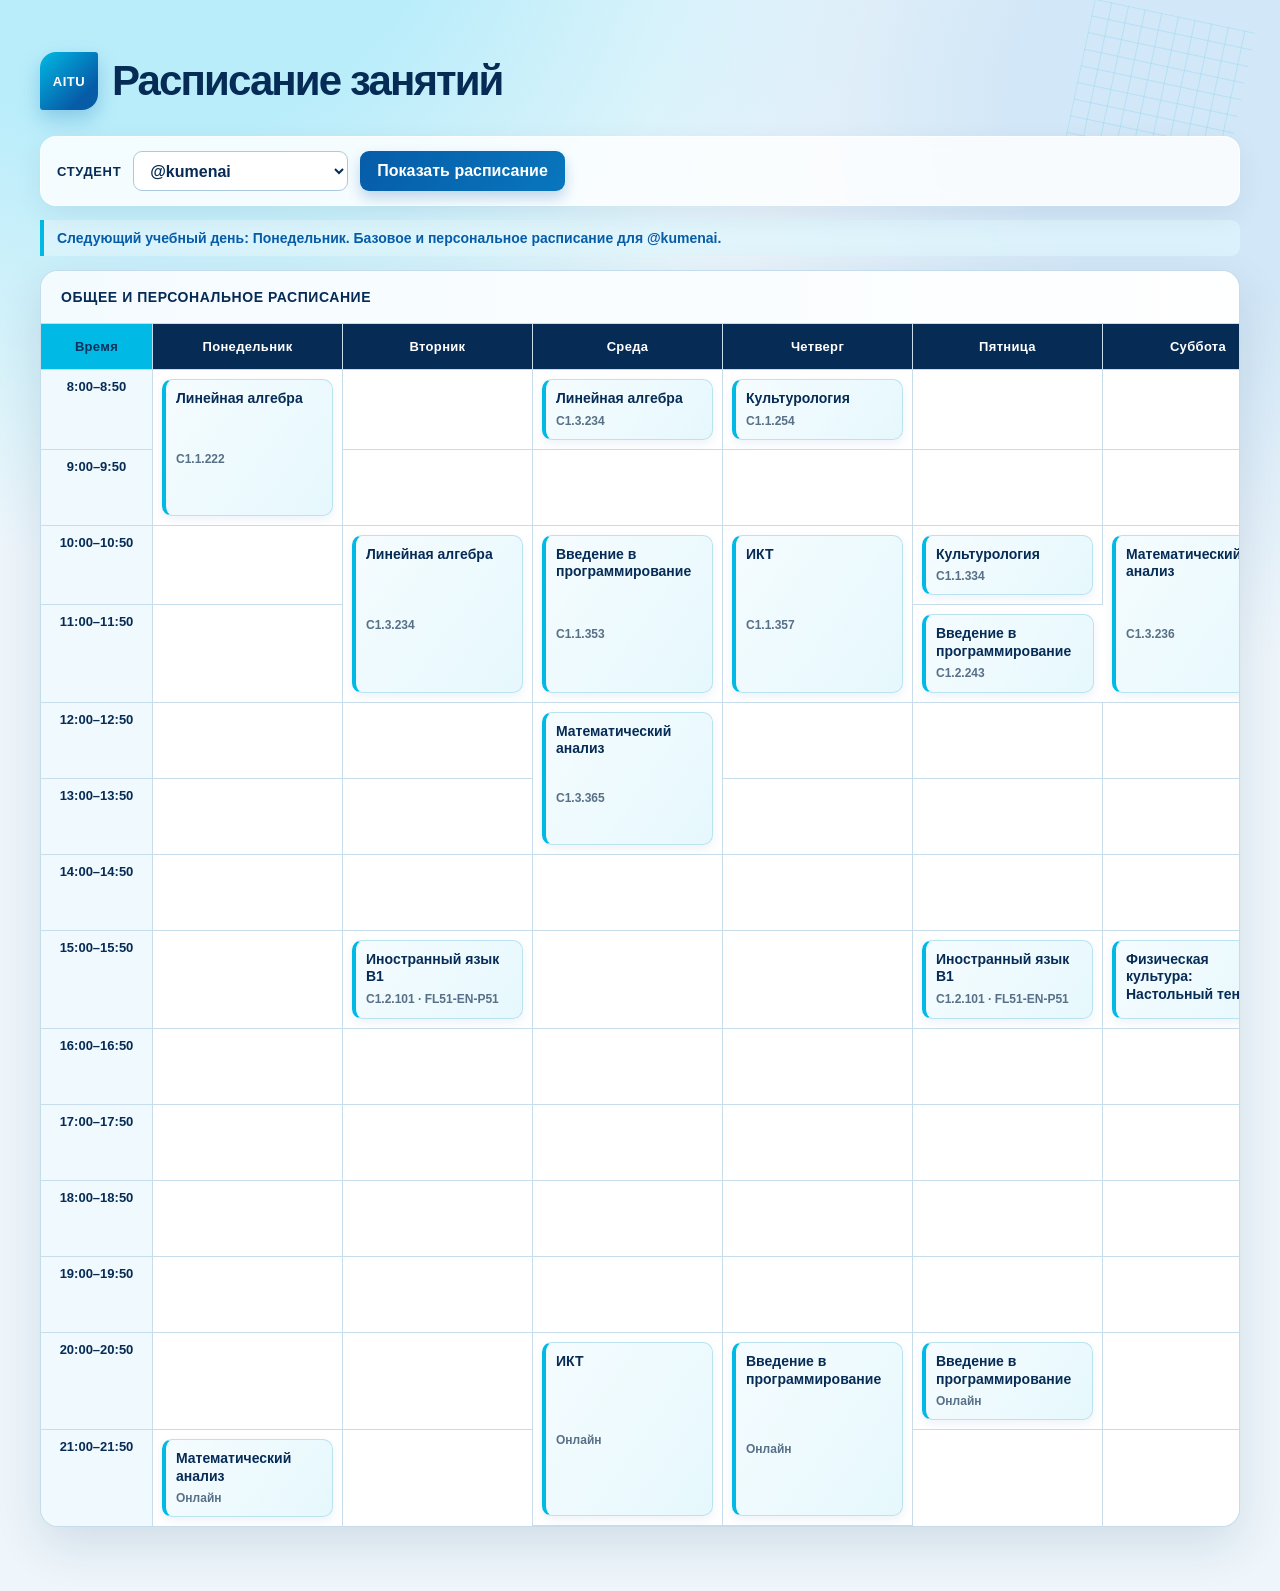
==== index.html @ 3c8dff45 "Created" ====
<!doctype html>
<html lang="ru">
  <head>
    <meta charset="UTF-8" />
    <meta name="viewport" content="width=device-width, initial-scale=1.0" />
    <title>Расписание</title>
    <link rel="stylesheet" href="styles.css" />
  </head>
  <body>
    <main>
      <h1>Расписание занятий</h1>

      <section class="user-picker" aria-label="Выбор расписания">
        <label for="username-select">Студент</label>
        <select id="username-select" name="username">
          <option value="@kumenai">@kumenai</option>
        </select>
        <button id="show-schedule" type="button">Показать расписание</button>
      </section>

      <p id="schedule-info" role="status"></p>
      <div class="table-wrap">
        <table id="schedule-table">
          <caption>Общее и персональное расписание</caption>
          <thead>
            <tr>
              <th scope="col">Время</th>
              <th scope="col" data-day="Понедельник">Понедельник</th>
              <th scope="col" data-day="Вторник">Вторник</th>
              <th scope="col" data-day="Среда">Среда</th>
              <th scope="col" data-day="Четверг">Четверг</th>
              <th scope="col" data-day="Пятница">Пятница</th>
              <th scope="col" data-day="Суббота">Суббота</th>
            </tr>
          </thead>
          <tbody id="schedule-body"></tbody>
        </table>
      </div>
    </main>

    <template id="lesson-template">
      <article class="lesson">
        <strong class="lesson-title"></strong>
        <span class="lesson-details"></span>
      </article>
    </template>

    <script src="script.js"></script>
  </body>
</html>
---- styles.css ----
:root {
  /* Быстрые настройки размера таблицы */
  --time-column-width: 112px;
  --day-column-width: 190px;
  --lesson-min-height: 76px;

  /* Палитра в духе AITU: глубокий синий + технологичный cyan */
  --aitu-navy: #062b55;
  --aitu-blue: #075ca8;
  --aitu-cyan: #00b9e4;
  --aitu-sky: #dff6fc;
  --page-background: #eef6fb;
  --ink: #10253d;
  --muted-ink: #587087;
  --line: #c7ddeb;
  --card: #ffffff;
  --shadow: 0 18px 48px rgb(6 43 85 / 12%);
}

* { box-sizing: border-box; }

body {
  min-width: 320px;
  margin: 0;
  color: var(--ink);
  font-family: Inter, "Segoe UI", Arial, sans-serif;
  background:
    radial-gradient(circle at 12% -10%, #b9edfa 0 14%, transparent 35%),
    radial-gradient(circle at 94% 7%, #d2e7f7 0 10%, transparent 29%),
    var(--page-background);
}

main {
  position: relative;
  width: min(100%, 1440px);
  margin: 0 auto;
  padding: 52px 40px 64px;
}

main::before {
  position: absolute;
  z-index: -1;
  top: 14px;
  right: 40px;
  width: 164px;
  height: 164px;
  content: "";
  opacity: 0.36;
  background-image: linear-gradient(90deg, rgb(0 185 228 / 38%) 1px, transparent 1px), linear-gradient(rgb(0 185 228 / 38%) 1px, transparent 1px);
  background-size: 17px 17px;
  transform: rotate(12deg);
}

h1 {
  display: flex;
  align-items: center;
  gap: 14px;
  margin: 0 0 26px;
  color: var(--aitu-navy);
  font-size: clamp(28px, 4vw, 42px);
  font-weight: 800;
  letter-spacing: -0.045em;
}

h1::before {
  display: grid;
  width: 58px;
  height: 58px;
  place-items: center;
  content: "AITU";
  color: #fff;
  font-size: 13px;
  font-weight: 800;
  letter-spacing: 0.04em;
  background: linear-gradient(135deg, var(--aitu-cyan), var(--aitu-blue) 75%);
  border-radius: 16px 3px 16px 3px;
  box-shadow: 0 9px 20px rgb(0 108 180 / 27%);
}

.user-picker {
  display: flex;
  align-items: center;
  gap: 12px;
  margin-bottom: 14px;
  padding: 14px 16px;
  background: rgb(255 255 255 / 82%);
  border: 1px solid rgb(255 255 255 / 80%);
  border-radius: 16px;
  box-shadow: 0 9px 28px rgb(6 43 85 / 7%);
  backdrop-filter: blur(10px);
}

.user-picker label {
  color: var(--aitu-navy);
  font-size: 13px;
  font-weight: 750;
  letter-spacing: 0.05em;
  text-transform: uppercase;
}

select,
button {
  min-height: 40px;
  font: inherit;
  border-radius: 9px;
}

select {
  min-width: 180px;
  padding: 0 34px 0 12px;
  color: var(--aitu-navy);
  font-weight: 650;
  background: #fff;
  border: 1px solid #aac9df;
  outline: none;
}

select:focus-visible {
  border-color: var(--aitu-cyan);
  box-shadow: 0 0 0 4px rgb(0 185 228 / 21%);
}

button {
  padding: 0 17px;
  color: #fff;
  font-weight: 700;
  cursor: pointer;
  background: linear-gradient(120deg, var(--aitu-blue), #0876bd);
  border: 0;
  box-shadow: 0 7px 14px rgb(7 92 168 / 24%);
  transition: transform 160ms ease, box-shadow 160ms ease, background 160ms ease;
}

button:hover {
  background: linear-gradient(120deg, #064f92, var(--aitu-cyan));
  box-shadow: 0 10px 20px rgb(7 92 168 / 30%);
  transform: translateY(-1px);
}

button:focus-visible {
  outline: 3px solid rgb(0 185 228 / 40%);
  outline-offset: 3px;
}

#schedule-info {
  min-height: 1.3em;
  margin: 0 0 14px;
  padding: 10px 13px;
  color: var(--aitu-blue);
  font-size: 14px;
  font-weight: 600;
  background: rgb(223 246 252 / 72%);
  border-left: 4px solid var(--aitu-cyan);
  border-radius: 0 9px 9px 0;
}

.table-wrap {
  overflow: auto;
  background: var(--card);
  border: 1px solid rgb(132 183 213 / 48%);
  border-radius: 18px;
  box-shadow: var(--shadow);
}

table {
  width: 100%;
  min-width: calc(var(--time-column-width) + 6 * var(--day-column-width));
  border-spacing: 0;
  border-collapse: separate;
  table-layout: fixed;
}

caption {
  padding: 18px 20px;
  color: var(--aitu-navy);
  font-size: 14px;
  font-weight: 750;
  letter-spacing: 0.04em;
  text-align: left;
  text-transform: uppercase;
  background: linear-gradient(90deg, #f4fbff, #fff);
  border-bottom: 1px solid var(--line);
}

th,
td {
  padding: 9px;
  vertical-align: top;
  border-right: 1px solid var(--line);
  border-bottom: 1px solid var(--line);
}

tr > :last-child { border-right: 0; }
tbody tr:last-child > * { border-bottom: 0; }

thead th {
  position: sticky;
  z-index: 2;
  top: 0;
  padding: 15px 9px;
  color: #fff;
  font-size: 13px;
  font-weight: 750;
  letter-spacing: 0.025em;
  background: var(--aitu-navy);
}

thead th:first-child {
  color: #06335d;
  background: var(--aitu-cyan);
}

th:first-child,
.time-cell { width: var(--time-column-width); }
th:not(:first-child),
.schedule-cell { width: var(--day-column-width); }

.time-cell {
  color: var(--aitu-navy);
  font-size: 13px;
  font-weight: 750;
  white-space: nowrap;
  background: #f0f9fd;
}

.schedule-cell {
  height: var(--lesson-min-height);
  background: rgb(255 255 255 / 92%);
  transition: background 160ms ease;
}

.schedule-cell:hover { background: #f0fbfe; }

.lesson {
  display: grid;
  gap: 5px;
  min-height: 100%;
  padding: 10px;
  background: linear-gradient(125deg, #f5fcff, #e6f8fd);
  border: 1px solid #b8e3ef;
  border-left: 4px solid var(--aitu-cyan);
  border-radius: 10px;
  box-shadow: 0 4px 10px rgb(7 92 168 / 7%);
}

.lesson-title {
  color: var(--aitu-navy);
  font-size: 14px;
  font-weight: 780;
  line-height: 1.25;
}

.lesson-details {
  color: var(--muted-ink);
  font-size: 12px;
  font-weight: 600;
  line-height: 1.35;
}

.lesson + .lesson {
  margin-top: 8px;
  border-top: 1px solid #b8e3ef;
}

.lesson.is-past {
  opacity: 0.43;
  filter: grayscale(0.35);
}

.lesson.is-current {
  position: relative;
  color: #fff;
  background: linear-gradient(135deg, #009ed1, #075ca8);
  border-color: #00ccec;
  border-left-color: #fff;
  box-shadow: 0 8px 18px rgb(0 132 193 / 28%);
}

.lesson.is-current .lesson-title,
.lesson.is-current .lesson-details { color: #fff; }

.lesson.is-current::after {
  width: max-content;
  padding: 3px 6px;
  content: "СЕЙЧАС";
  color: #06335d;
  font-size: 9px;
  font-weight: 850;
  letter-spacing: 0.08em;
  background: #c9f7ff;
  border-radius: 4px;
}

@media (max-width: 720px) {
  :root {
    --time-column-width: 88px;
    --day-column-width: calc(100vw - 116px);
    --lesson-min-height: 70px;
  }

  main { padding: 28px 14px 38px; }
  main::before { top: 5px; right: 10px; width: 110px; height: 110px; }
  h1 { gap: 10px; margin-bottom: 20px; }
  h1::before { width: 46px; height: 46px; font-size: 11px; border-radius: 12px 2px 12px 2px; }
  .user-picker { align-items: stretch; flex-direction: column; }
  select, button { width: 100%; }
  .table-wrap { border-radius: 12px; }
  table { min-width: 100%; }
  .mobile-hidden { display: none; }
  caption { padding: 14px; font-size: 12px; }
  thead th { padding: 13px 7px; font-size: 12px; }
  th, td { padding: 6px; }
  .lesson { padding: 9px; }
}

@media (prefers-reduced-motion: reduce) {
  *, *::before, *::after { scroll-behavior: auto !important; transition-duration: 0.01ms !important; }
}
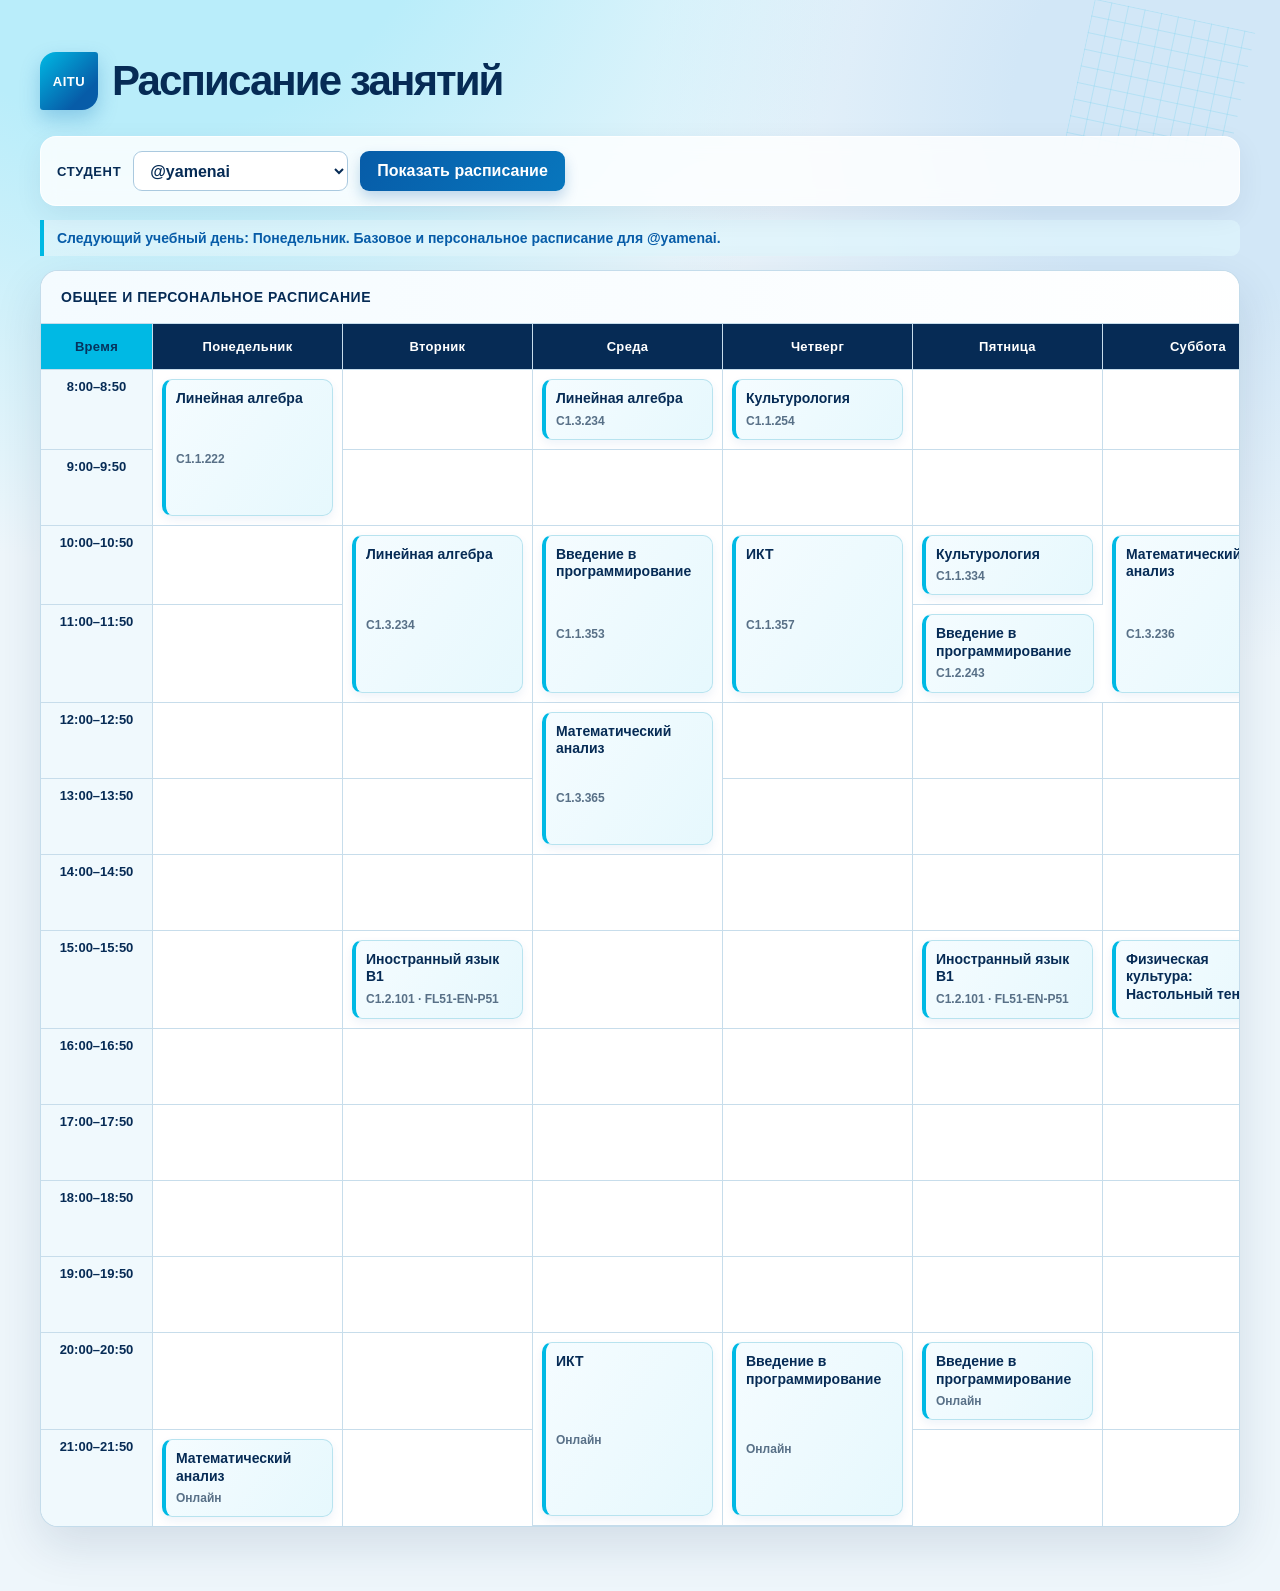
==== commit 99b4471b: "Upd" ====
--- a/index.html
+++ b/index.html
@@ -13,7 +13,7 @@
       <section class="user-picker" aria-label="Выбор расписания">
         <label for="username-select">Студент</label>
         <select id="username-select" name="username">
-          <option value="@kumenai">@kumenai</option>
+          <option value="@yamenai">@yamenai</option>
         </select>
         <button id="show-schedule" type="button">Показать расписание</button>
       </section>
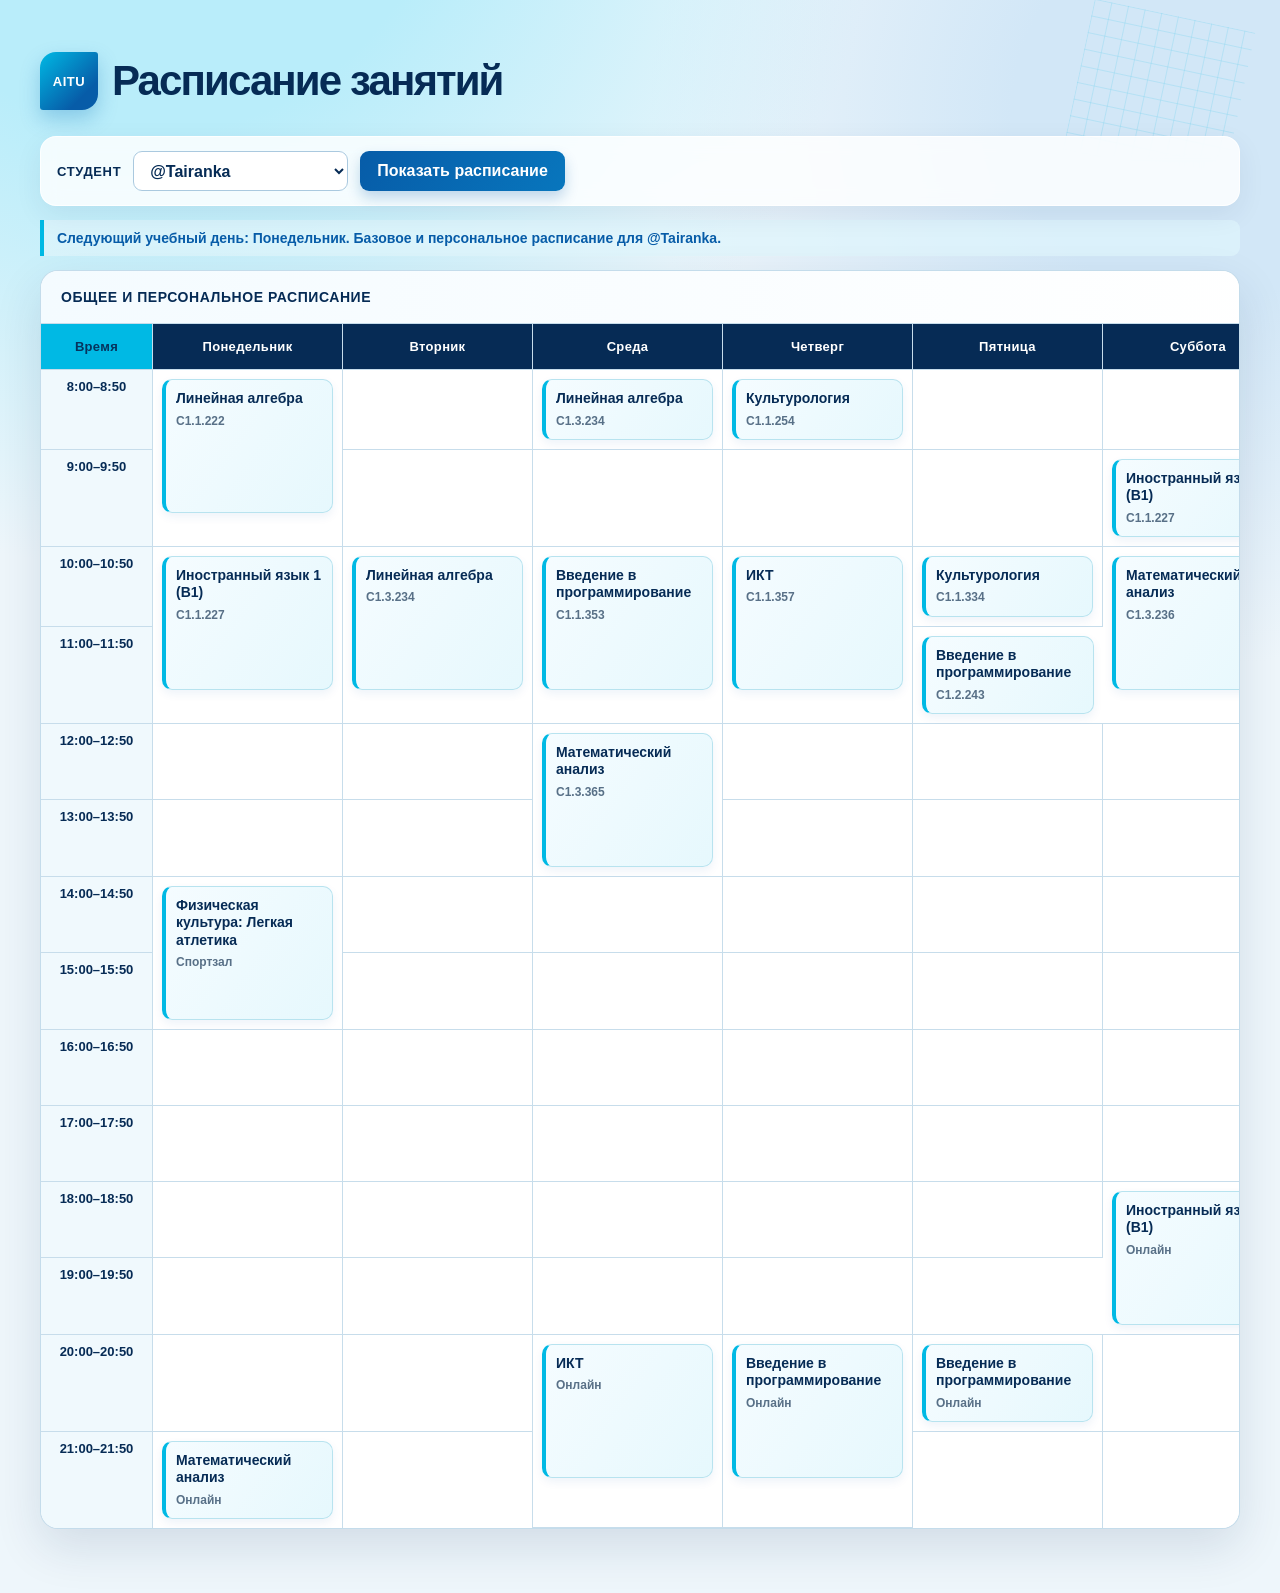
==== commit e5d88a13: "Add mobile schedule day switcher" ====
--- a/index.html
+++ b/index.html
@@ -19,6 +19,12 @@
       </section>
 
       <p id="schedule-info" role="status"></p>
+      <nav class="mobile-day-switcher" aria-label="Выбор дня расписания">
+        <button id="previous-day" type="button" aria-label="Предыдущий день">←</button>
+        <strong id="mobile-day-label"></strong>
+        <button id="next-day" type="button" aria-label="Следующий день">→</button>
+        <button id="automatic-day" type="button">Авто</button>
+      </nav>
       <div class="table-wrap">
         <table id="schedule-table">
           <caption>Общее и персональное расписание</caption>
--- a/styles.css
+++ b/styles.css
@@ -154,6 +154,8 @@
   border-radius: 0 9px 9px 0;
 }
 
+.mobile-day-switcher { display: none; }
+
 .table-wrap {
   overflow: auto;
   background: var(--card);
@@ -231,6 +233,15 @@
 
 .schedule-cell:hover { background: #f0fbfe; }
 
+.schedule-cell.is-multi-slot {
+  --multi-slot-card-height: calc(var(--lesson-slots) * var(--lesson-min-height) - 18px);
+}
+
+.schedule-cell.is-multi-slot .lesson:only-child {
+  min-height: var(--multi-slot-card-height);
+  align-content: start;
+}
+
 .lesson {
   display: grid;
   gap: 5px;
@@ -307,6 +318,36 @@
   .table-wrap { border-radius: 12px; }
   table { min-width: 100%; }
   .mobile-hidden { display: none; }
+  .mobile-day-switcher {
+    display: grid;
+    grid-template-columns: 42px 1fr 42px auto;
+    gap: 7px;
+    align-items: center;
+    margin: 0 0 12px;
+  }
+  .mobile-day-switcher strong {
+    padding: 0 4px;
+    color: var(--aitu-navy);
+    font-size: 14px;
+    text-align: center;
+  }
+  .mobile-day-switcher button {
+    width: auto;
+    min-height: 38px;
+    padding: 0 10px;
+    font-size: 14px;
+  }
+  #previous-day,
+  #next-day {
+    font-size: 19px;
+    line-height: 1;
+  }
+  #automatic-day {
+    color: var(--aitu-blue);
+    background: #fff;
+    border: 1px solid #aac9df;
+    box-shadow: none;
+  }
   caption { padding: 14px; font-size: 12px; }
   thead th { padding: 13px 7px; font-size: 12px; }
   th, td { padding: 6px; }
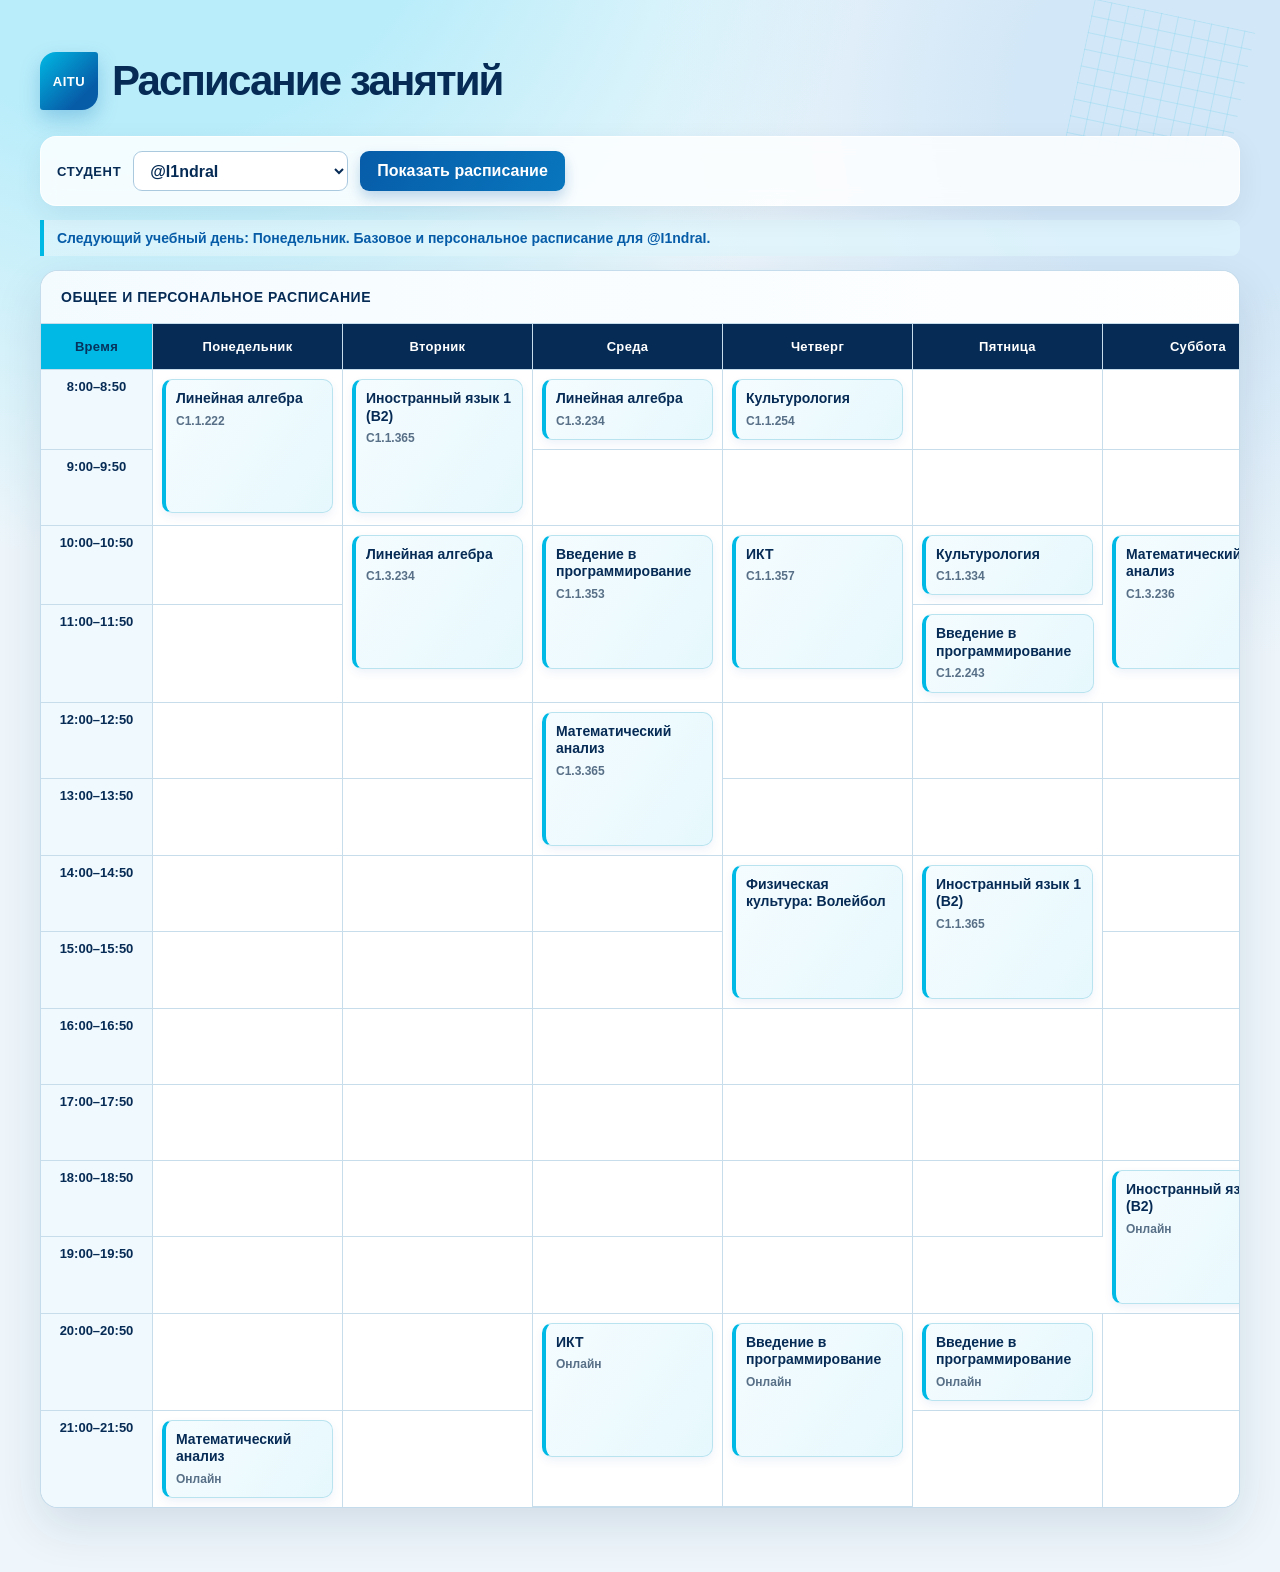
==== commit b205aae9: "Show classmates for language lessons" ====
--- a/index.html
+++ b/index.html
@@ -8,7 +8,21 @@
   </head>
   <body>
     <main>
-      <h1>Расписание занятий</h1>
+      <header class="page-header">
+        <h1>Расписание занятий</h1>
+        <nav class="mobile-day-switcher" aria-label="Выбор дня расписания">
+          <button id="previous-day" type="button" aria-label="Предыдущий день">
+            <svg viewBox="0 0 24 24" aria-hidden="true"><path d="m15 18-6-6 6-6" /></svg>
+          </button>
+          <strong id="mobile-day-label"></strong>
+          <button id="next-day" type="button" aria-label="Следующий день">
+            <svg viewBox="0 0 24 24" aria-hidden="true"><path d="m9 18 6-6-6-6" /></svg>
+          </button>
+          <button id="automatic-day" type="button" aria-label="Вернуться к автоматическому выбору дня">
+            <svg viewBox="0 0 24 24" aria-hidden="true"><path d="M20 11a8 8 0 1 0 2 5.3M20 4v7h-7" /></svg>
+          </button>
+        </nav>
+      </header>
 
       <section class="user-picker" aria-label="Выбор расписания">
         <label for="username-select">Студент</label>
@@ -19,12 +33,6 @@
       </section>
 
       <p id="schedule-info" role="status"></p>
-      <nav class="mobile-day-switcher" aria-label="Выбор дня расписания">
-        <button id="previous-day" type="button" aria-label="Предыдущий день">←</button>
-        <strong id="mobile-day-label"></strong>
-        <button id="next-day" type="button" aria-label="Следующий день">→</button>
-        <button id="automatic-day" type="button">Авто</button>
-      </nav>
       <div class="table-wrap">
         <table id="schedule-table">
           <caption>Общее и персональное расписание</caption>
@@ -51,6 +59,20 @@
       </article>
     </template>
 
+    <dialog id="group-dialog" aria-labelledby="group-dialog-title">
+      <header class="group-dialog-header">
+        <div>
+          <p class="dialog-kicker">Твоя группа</p>
+          <h2 id="group-dialog-title"></h2>
+        </div>
+        <button id="close-group-dialog" type="button" aria-label="Закрыть окно">
+          <svg viewBox="0 0 24 24" aria-hidden="true"><path d="m6 6 12 12M18 6 6 18" /></svg>
+        </button>
+      </header>
+      <p id="group-dialog-tags" class="group-dialog-tags"></p>
+      <ul id="group-members" class="group-members"></ul>
+    </dialog>
+
     <script src="script.js"></script>
   </body>
 </html>
--- a/styles.css
+++ b/styles.css
@@ -61,6 +61,9 @@
   font-weight: 800;
   letter-spacing: -0.045em;
 }
+
+.page-header { margin-bottom: 26px; }
+.page-header h1 { margin-bottom: 0; }
 
 h1::before {
   display: grid;
@@ -156,6 +159,10 @@
 
 .mobile-day-switcher { display: none; }
 
+@media (min-width: 721px) {
+  .mobile-day-switcher { display: none !important; }
+}
+
 .table-wrap {
   overflow: auto;
   background: var(--card);
@@ -273,6 +280,22 @@
   border-top: 1px solid #b8e3ef;
 }
 
+.lesson.is-clickable {
+  cursor: pointer;
+  transition: transform 160ms ease, box-shadow 160ms ease, border-color 160ms ease;
+}
+
+.lesson.is-clickable:hover {
+  border-color: var(--aitu-cyan);
+  box-shadow: 0 9px 18px rgb(0 132 193 / 16%);
+  transform: translateY(-1px);
+}
+
+.lesson.is-clickable:focus-visible {
+  outline: 3px solid rgb(0 185 228 / 42%);
+  outline-offset: 2px;
+}
+
 .lesson.is-past {
   opacity: 0.43;
   filter: grayscale(0.35);
@@ -302,6 +325,92 @@
   border-radius: 4px;
 }
 
+#group-dialog {
+  width: min(420px, calc(100vw - 32px));
+  padding: 0;
+  color: var(--ink);
+  background: #fff;
+  border: 0;
+  border-radius: 16px;
+  box-shadow: 0 24px 60px rgb(6 43 85 / 28%);
+}
+
+#group-dialog::backdrop { background: rgb(6 43 85 / 56%); }
+
+.group-dialog-header {
+  display: flex;
+  align-items: flex-start;
+  justify-content: space-between;
+  gap: 16px;
+  padding: 22px 22px 14px;
+  background: linear-gradient(135deg, #e2f8fd, #f8fcff);
+}
+
+.dialog-kicker {
+  margin: 0 0 4px;
+  color: var(--aitu-blue);
+  font-size: 11px;
+  font-weight: 800;
+  letter-spacing: 0.08em;
+  text-transform: uppercase;
+}
+
+.group-dialog-header h2 {
+  margin: 0;
+  color: var(--aitu-navy);
+  font-size: 20px;
+}
+
+#close-group-dialog {
+  display: grid;
+  width: 34px;
+  height: 34px;
+  min-height: 34px;
+  padding: 0;
+  place-items: center;
+  background: #fff;
+  border: 1px solid #b7d5e7;
+  border-radius: 8px;
+  box-shadow: none;
+}
+
+#close-group-dialog svg {
+  width: 18px;
+  height: 18px;
+  fill: none;
+  stroke: var(--aitu-blue);
+  stroke-linecap: round;
+  stroke-width: 2;
+}
+
+.group-dialog-tags {
+  margin: 0;
+  padding: 14px 22px;
+  color: var(--muted-ink);
+  font-size: 13px;
+  font-weight: 600;
+  border-bottom: 1px solid var(--line);
+}
+
+.group-members {
+  display: grid;
+  gap: 8px;
+  max-height: 300px;
+  margin: 0;
+  padding: 16px 22px 22px;
+  overflow: auto;
+  list-style: none;
+}
+
+.group-members li {
+  padding: 10px 12px;
+  color: var(--aitu-navy);
+  font-weight: 700;
+  background: var(--aitu-sky);
+  border-left: 3px solid var(--aitu-cyan);
+  border-radius: 7px;
+}
+
 @media (max-width: 720px) {
   :root {
     --time-column-width: 88px;
@@ -311,7 +420,8 @@
 
   main { padding: 28px 14px 38px; }
   main::before { top: 5px; right: 10px; width: 110px; height: 110px; }
-  h1 { gap: 10px; margin-bottom: 20px; }
+  .page-header { margin: 0 -14px 16px; }
+  h1 { gap: 10px; padding: 0 14px; }
   h1::before { width: 46px; height: 46px; font-size: 11px; border-radius: 12px 2px 12px 2px; }
   .user-picker { align-items: stretch; flex-direction: column; }
   select, button { width: 100%; }
@@ -319,11 +429,20 @@
   table { min-width: 100%; }
   .mobile-hidden { display: none; }
   .mobile-day-switcher {
+    position: sticky;
+    z-index: 8;
+    top: 0;
     display: grid;
-    grid-template-columns: 42px 1fr 42px auto;
-    gap: 7px;
+    grid-template-columns: 34px 1fr 34px 34px;
+    gap: 5px;
     align-items: center;
-    margin: 0 0 12px;
+    min-height: 46px;
+    padding: 6px 14px;
+    background: rgb(238 246 251 / 94%);
+    border-top: 1px solid rgb(199 221 235 / 74%);
+    border-bottom: 1px solid rgb(199 221 235 / 90%);
+    box-shadow: 0 5px 14px rgb(6 43 85 / 9%);
+    backdrop-filter: blur(10px);
   }
   .mobile-day-switcher strong {
     padding: 0 4px;
@@ -332,22 +451,32 @@
     text-align: center;
   }
   .mobile-day-switcher button {
-    width: auto;
-    min-height: 38px;
-    padding: 0 10px;
-    font-size: 14px;
-  }
-  #previous-day,
-  #next-day {
-    font-size: 19px;
-    line-height: 1;
-  }
-  #automatic-day {
-    color: var(--aitu-blue);
+    display: grid;
+    width: 34px;
+    height: 34px;
+    min-height: 34px;
+    padding: 0;
+    place-items: center;
     background: #fff;
     border: 1px solid #aac9df;
+    border-radius: 8px;
     box-shadow: none;
   }
+  .mobile-day-switcher button:hover {
+    background: var(--aitu-sky);
+    box-shadow: none;
+    transform: none;
+  }
+  .mobile-day-switcher svg {
+    width: 18px;
+    height: 18px;
+    fill: none;
+    stroke: var(--aitu-blue);
+    stroke-linecap: round;
+    stroke-linejoin: round;
+    stroke-width: 2;
+  }
+  thead th { top: 46px; }
   caption { padding: 14px; font-size: 12px; }
   thead th { padding: 13px 7px; font-size: 12px; }
   th, td { padding: 6px; }
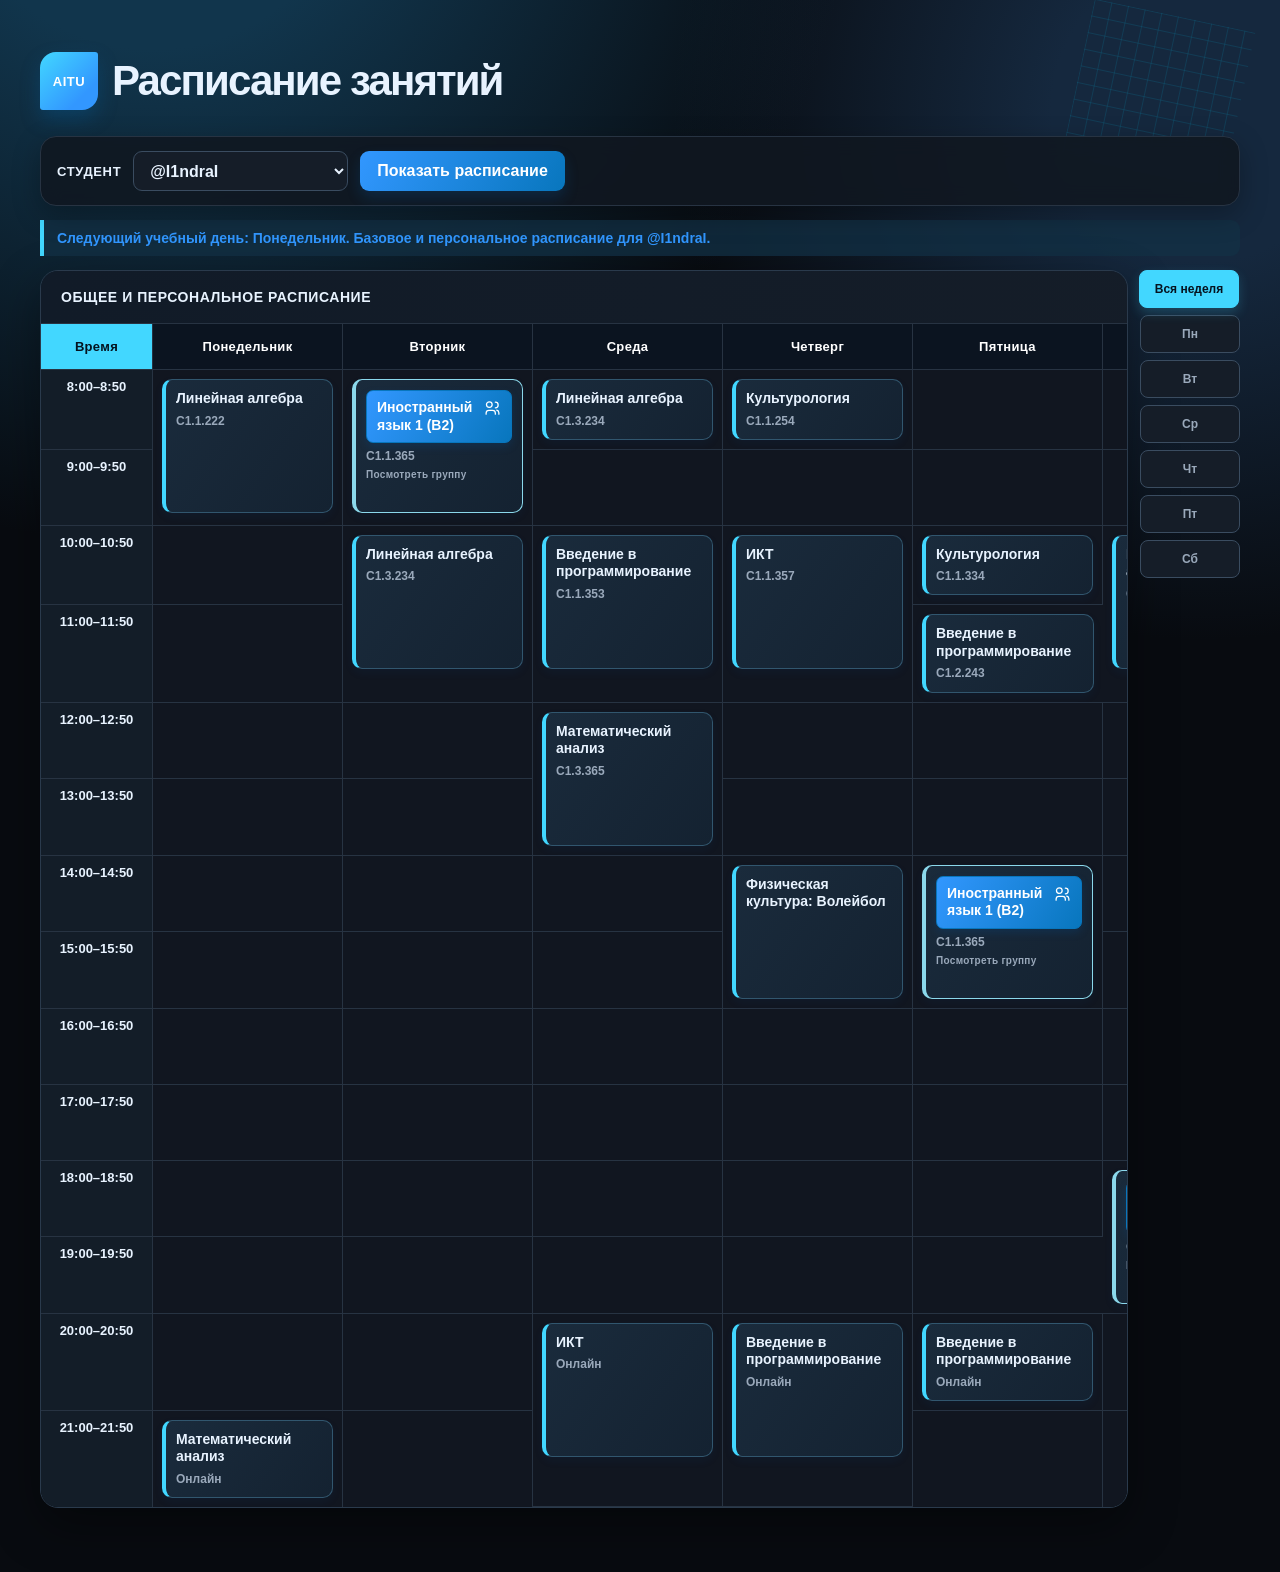
==== commit 1ba885de: "Add desktop week and day navigation" ====
--- a/index.html
+++ b/index.html
@@ -33,8 +33,9 @@
       </section>
 
       <p id="schedule-info" role="status"></p>
-      <div class="table-wrap">
-        <table id="schedule-table">
+      <div class="schedule-layout">
+        <div class="table-wrap">
+          <table id="schedule-table">
           <caption>Общее и персональное расписание</caption>
           <thead>
             <tr>
@@ -46,9 +47,19 @@
               <th scope="col" data-day="Пятница">Пятница</th>
               <th scope="col" data-day="Суббота">Суббота</th>
             </tr>
-          </thead>
-          <tbody id="schedule-body"></tbody>
-        </table>
+            </thead>
+            <tbody id="schedule-body"></tbody>
+          </table>
+        </div>
+        <nav class="desktop-day-switcher" aria-label="Выбор дня расписания">
+          <button type="button" data-all-days>Вся неделя</button>
+          <button type="button" data-desktop-day="Понедельник">Пн</button>
+          <button type="button" data-desktop-day="Вторник">Вт</button>
+          <button type="button" data-desktop-day="Среда">Ср</button>
+          <button type="button" data-desktop-day="Четверг">Чт</button>
+          <button type="button" data-desktop-day="Пятница">Пт</button>
+          <button type="button" data-desktop-day="Суббота">Сб</button>
+        </nav>
       </div>
     </main>
 
--- a/styles.css
+++ b/styles.css
@@ -1,20 +1,21 @@
 :root {
+  color-scheme: dark;
   /* Быстрые настройки размера таблицы */
   --time-column-width: 112px;
   --day-column-width: 190px;
   --lesson-min-height: 76px;
 
   /* Палитра в духе AITU: глубокий синий + технологичный cyan */
-  --aitu-navy: #062b55;
-  --aitu-blue: #075ca8;
-  --aitu-cyan: #00b9e4;
-  --aitu-sky: #dff6fc;
-  --page-background: #eef6fb;
-  --ink: #10253d;
-  --muted-ink: #587087;
-  --line: #c7ddeb;
-  --card: #ffffff;
-  --shadow: 0 18px 48px rgb(6 43 85 / 12%);
+  --aitu-navy: #e8f3ff;
+  --aitu-blue: #3297ff;
+  --aitu-cyan: #42d7ff;
+  --aitu-sky: #132638;
+  --page-background: #080b10;
+  --ink: #e8edf5;
+  --muted-ink: #9aa9bb;
+  --line: #273342;
+  --card: #111720;
+  --shadow: 0 18px 48px rgb(0 0 0 / 38%);
 }
 
 * { box-sizing: border-box; }
@@ -25,8 +26,8 @@
   color: var(--ink);
   font-family: Inter, "Segoe UI", Arial, sans-serif;
   background:
-    radial-gradient(circle at 12% -10%, #b9edfa 0 14%, transparent 35%),
-    radial-gradient(circle at 94% 7%, #d2e7f7 0 10%, transparent 29%),
+    radial-gradient(circle at 12% -10%, #11354c 0 10%, transparent 34%),
+    radial-gradient(circle at 94% 7%, #15283e 0 8%, transparent 28%),
     var(--page-background);
 }
 
@@ -86,10 +87,10 @@
   gap: 12px;
   margin-bottom: 14px;
   padding: 14px 16px;
-  background: rgb(255 255 255 / 82%);
-  border: 1px solid rgb(255 255 255 / 80%);
+  background: rgb(17 23 32 / 88%);
+  border: 1px solid #273342;
   border-radius: 16px;
-  box-shadow: 0 9px 28px rgb(6 43 85 / 7%);
+  box-shadow: 0 9px 28px rgb(0 0 0 / 28%);
   backdrop-filter: blur(10px);
 }
 
@@ -113,14 +114,19 @@
   padding: 0 34px 0 12px;
   color: var(--aitu-navy);
   font-weight: 650;
-  background: #fff;
-  border: 1px solid #aac9df;
+  background: #151d28;
+  border: 1px solid #3a4c60;
   outline: none;
 }
 
 select:focus-visible {
   border-color: var(--aitu-cyan);
   box-shadow: 0 0 0 4px rgb(0 185 228 / 21%);
+}
+
+select option {
+  color: var(--ink);
+  background: #151d28;
 }
 
 button {
@@ -152,21 +158,46 @@
   color: var(--aitu-blue);
   font-size: 14px;
   font-weight: 600;
-  background: rgb(223 246 252 / 72%);
+  background: rgb(19 48 68 / 78%);
   border-left: 4px solid var(--aitu-cyan);
   border-radius: 0 9px 9px 0;
 }
 
 .mobile-day-switcher { display: none; }
+.schedule-layout { display: block; }
+.desktop-day-switcher { display: none; }
 
 @media (min-width: 721px) {
   .mobile-day-switcher { display: none !important; }
+  .schedule-layout { display: grid; grid-template-columns: minmax(0, 1fr) 100px; gap: 12px; align-items: start; }
+  .desktop-day-switcher { position: sticky; top: 20px; display: grid; gap: 7px; }
+  .desktop-day-switcher button {
+    width: 100px;
+    min-height: 38px;
+    padding: 0;
+    color: var(--muted-ink);
+    font-size: 12px;
+    font-weight: 800;
+    background: #151d28;
+    border: 1px solid #3a4c60;
+    border-radius: 8px;
+    box-shadow: none;
+  }
+  .desktop-day-switcher button:hover,
+  .desktop-day-switcher button.is-selected {
+    color: #06131f;
+    background: var(--aitu-cyan);
+    border-color: var(--aitu-cyan);
+    box-shadow: 0 5px 12px rgb(66 215 255 / 20%);
+    transform: translateX(-1px);
+  }
+  .desktop-hidden { display: none; }
 }
 
 .table-wrap {
   overflow: auto;
   background: var(--card);
-  border: 1px solid rgb(132 183 213 / 48%);
+  border: 1px solid #2a3a4c;
   border-radius: 18px;
   box-shadow: var(--shadow);
 }
@@ -179,6 +210,8 @@
   table-layout: fixed;
 }
 
+table.is-single-day { min-width: calc(var(--time-column-width) + var(--day-column-width)); }
+
 caption {
   padding: 18px 20px;
   color: var(--aitu-navy);
@@ -187,7 +220,7 @@
   letter-spacing: 0.04em;
   text-align: left;
   text-transform: uppercase;
-  background: linear-gradient(90deg, #f4fbff, #fff);
+  background: linear-gradient(90deg, #111b28, #151d28);
   border-bottom: 1px solid var(--line);
 }
 
@@ -211,11 +244,11 @@
   font-size: 13px;
   font-weight: 750;
   letter-spacing: 0.025em;
-  background: var(--aitu-navy);
+  background: #0b1420;
 }
 
 thead th:first-child {
-  color: #06335d;
+  color: #04131f;
   background: var(--aitu-cyan);
 }
 
@@ -229,16 +262,16 @@
   font-size: 13px;
   font-weight: 750;
   white-space: nowrap;
-  background: #f0f9fd;
+  background: #131d28;
 }
 
 .schedule-cell {
   height: var(--lesson-min-height);
-  background: rgb(255 255 255 / 92%);
+  background: rgb(17 23 32 / 94%);
   transition: background 160ms ease;
 }
 
-.schedule-cell:hover { background: #f0fbfe; }
+.schedule-cell:hover { background: #172536; }
 
 .schedule-cell.is-multi-slot {
   --multi-slot-card-height: calc(var(--lesson-slots) * var(--lesson-min-height) - 18px);
@@ -254,8 +287,8 @@
   gap: 5px;
   min-height: 100%;
   padding: 10px;
-  background: linear-gradient(125deg, #f5fcff, #e6f8fd);
-  border: 1px solid #b8e3ef;
+  background: linear-gradient(125deg, #1a2b3c, #142231);
+  border: 1px solid #31566e;
   border-left: 4px solid var(--aitu-cyan);
   border-radius: 10px;
   box-shadow: 0 4px 10px rgb(7 92 168 / 7%);
@@ -277,23 +310,58 @@
 
 .lesson + .lesson {
   margin-top: 8px;
-  border-top: 1px solid #b8e3ef;
-}
-
-.lesson.is-clickable {
-  cursor: pointer;
-  transition: transform 160ms ease, box-shadow 160ms ease, border-color 160ms ease;
-}
-
-.lesson.is-clickable:hover {
-  border-color: var(--aitu-cyan);
-  box-shadow: 0 9px 18px rgb(0 132 193 / 16%);
+  border-top: 1px solid #31566e;
+}
+
+.lesson.has-language-group { border-color: #8bd8eb; }
+
+.lesson-group-trigger {
+  display: flex;
+  width: 100%;
+  min-height: 36px;
+  padding: 8px 10px;
+  align-items: flex-start;
+  justify-content: space-between;
+  gap: 8px;
+  color: #fff;
+  line-height: 1.25;
+  text-align: left;
+  background: linear-gradient(120deg, var(--aitu-blue), #0876bd);
+  border: 1px solid #0876bd;
+  border-radius: 7px;
+  box-shadow: 0 4px 9px rgb(7 92 168 / 20%);
+}
+
+.lesson-group-trigger:hover {
+  color: #fff;
+  background: linear-gradient(120deg, #064f92, var(--aitu-cyan));
+  box-shadow: 0 6px 13px rgb(7 92 168 / 27%);
   transform: translateY(-1px);
 }
 
-.lesson.is-clickable:focus-visible {
+.lesson-group-trigger:focus-visible {
   outline: 3px solid rgb(0 185 228 / 42%);
-  outline-offset: 2px;
+  outline-offset: 3px;
+}
+
+.lesson-group-trigger svg {
+  flex: 0 0 auto;
+  width: 17px;
+  height: 17px;
+  margin-top: 1px;
+  fill: none;
+  stroke: currentColor;
+  stroke-linecap: round;
+  stroke-linejoin: round;
+  stroke-width: 1.8;
+}
+
+.lesson-group-hint {
+  padding: 0;
+  color: var(--muted-ink);
+  font-size: 10px;
+  font-weight: 700;
+  letter-spacing: 0.03em;
 }
 
 .lesson.is-past {
@@ -329,7 +397,7 @@
   width: min(420px, calc(100vw - 32px));
   padding: 0;
   color: var(--ink);
-  background: #fff;
+  background: #111720;
   border: 0;
   border-radius: 16px;
   box-shadow: 0 24px 60px rgb(6 43 85 / 28%);
@@ -343,7 +411,7 @@
   justify-content: space-between;
   gap: 16px;
   padding: 22px 22px 14px;
-  background: linear-gradient(135deg, #e2f8fd, #f8fcff);
+  background: linear-gradient(135deg, #142b3c, #172131);
 }
 
 .dialog-kicker {
@@ -368,8 +436,8 @@
   min-height: 34px;
   padding: 0;
   place-items: center;
-  background: #fff;
-  border: 1px solid #b7d5e7;
+  background: #182330;
+  border: 1px solid #3a4c60;
   border-radius: 8px;
   box-shadow: none;
 }
@@ -403,12 +471,28 @@
 }
 
 .group-members li {
-  padding: 10px 12px;
-  color: var(--aitu-navy);
-  font-weight: 700;
+  padding: 0;
   background: var(--aitu-sky);
   border-left: 3px solid var(--aitu-cyan);
   border-radius: 7px;
+}
+
+.group-members a {
+  display: block;
+  padding: 10px 12px;
+  color: var(--aitu-navy);
+  font-weight: 700;
+  text-decoration: none;
+}
+
+.group-members a:hover {
+  color: var(--aitu-cyan);
+  text-decoration: underline;
+}
+
+.group-members a:focus-visible {
+  outline: 3px solid rgb(66 215 255 / 42%);
+  outline-offset: -3px;
 }
 
 @media (max-width: 720px) {
@@ -438,10 +522,10 @@
     align-items: center;
     min-height: 46px;
     padding: 6px 14px;
-    background: rgb(238 246 251 / 94%);
-    border-top: 1px solid rgb(199 221 235 / 74%);
-    border-bottom: 1px solid rgb(199 221 235 / 90%);
-    box-shadow: 0 5px 14px rgb(6 43 85 / 9%);
+  background: rgb(8 11 16 / 94%);
+  border-top: 1px solid #273342;
+  border-bottom: 1px solid #273342;
+  box-shadow: 0 5px 14px rgb(0 0 0 / 38%);
     backdrop-filter: blur(10px);
   }
   .mobile-day-switcher strong {
@@ -457,8 +541,8 @@
     min-height: 34px;
     padding: 0;
     place-items: center;
-    background: #fff;
-    border: 1px solid #aac9df;
+    background: #151d28;
+    border: 1px solid #3a4c60;
     border-radius: 8px;
     box-shadow: none;
   }
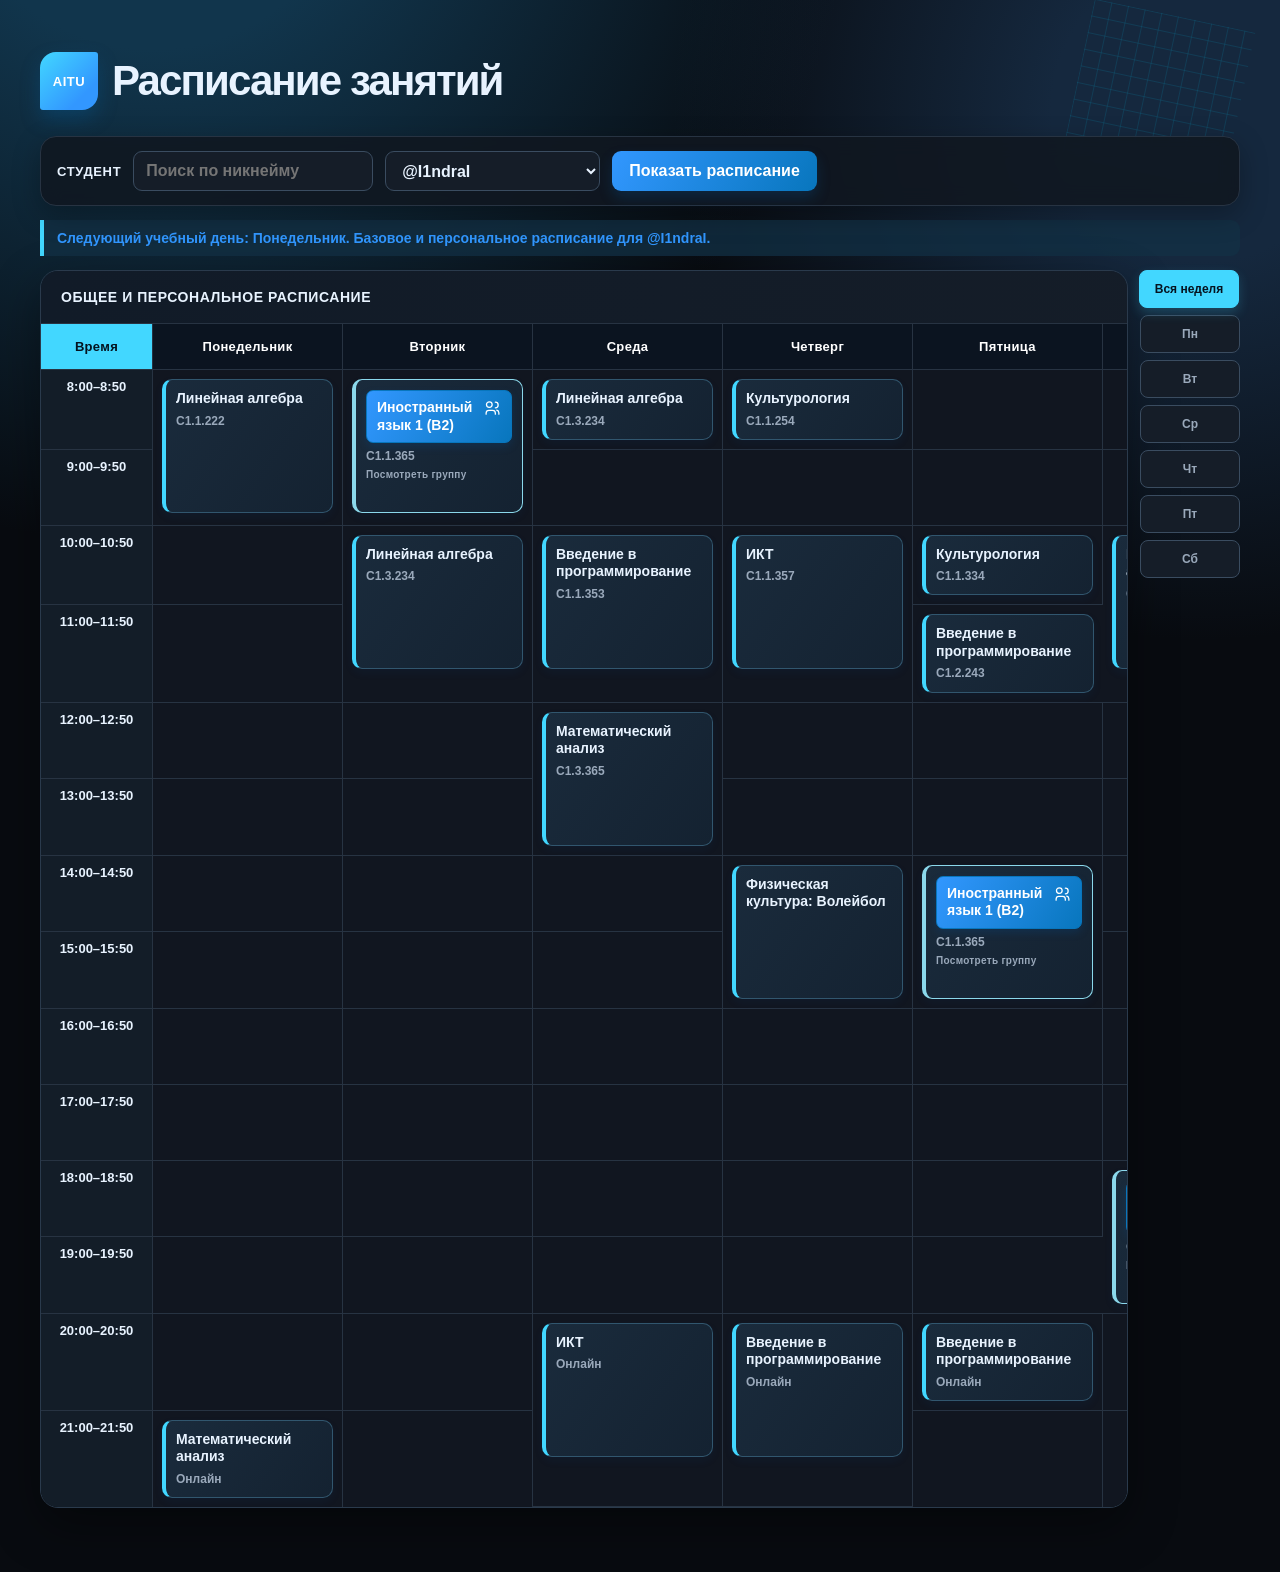
==== commit 73d8613e: "Add user search and lesson countdowns" ====
--- a/index.html
+++ b/index.html
@@ -26,6 +26,7 @@
 
       <section class="user-picker" aria-label="Выбор расписания">
         <label for="username-select">Студент</label>
+        <input id="user-search" type="search" placeholder="Поиск по никнейму" autocomplete="off" />
         <select id="username-select" name="username">
           <option value="@yamenai">@yamenai</option>
         </select>
--- a/styles.css
+++ b/styles.css
@@ -117,6 +117,24 @@
   background: #151d28;
   border: 1px solid #3a4c60;
   outline: none;
+}
+
+#user-search {
+  width: min(240px, 28vw);
+  min-height: 40px;
+  padding: 0 12px;
+  color: var(--aitu-navy);
+  font: inherit;
+  font-weight: 600;
+  background: #151d28;
+  border: 1px solid #3a4c60;
+  border-radius: 9px;
+  outline: none;
+}
+
+#user-search:focus-visible {
+  border-color: var(--aitu-cyan);
+  box-shadow: 0 0 0 4px rgb(0 185 228 / 21%);
 }
 
 select:focus-visible {
@@ -308,6 +326,15 @@
   line-height: 1.35;
 }
 
+.lesson-countdown {
+  color: var(--aitu-cyan);
+  font-size: 11px;
+  font-weight: 800;
+  letter-spacing: 0.02em;
+}
+
+.lesson.is-current .lesson-countdown { color: #e8fbff; }
+
 .lesson + .lesson {
   margin-top: 8px;
   border-top: 1px solid #31566e;
@@ -508,7 +535,7 @@
   h1 { gap: 10px; padding: 0 14px; }
   h1::before { width: 46px; height: 46px; font-size: 11px; border-radius: 12px 2px 12px 2px; }
   .user-picker { align-items: stretch; flex-direction: column; }
-  select, button { width: 100%; }
+  select, button, #user-search { width: 100%; }
   .table-wrap { border-radius: 12px; }
   table { min-width: 100%; }
   .mobile-hidden { display: none; }
